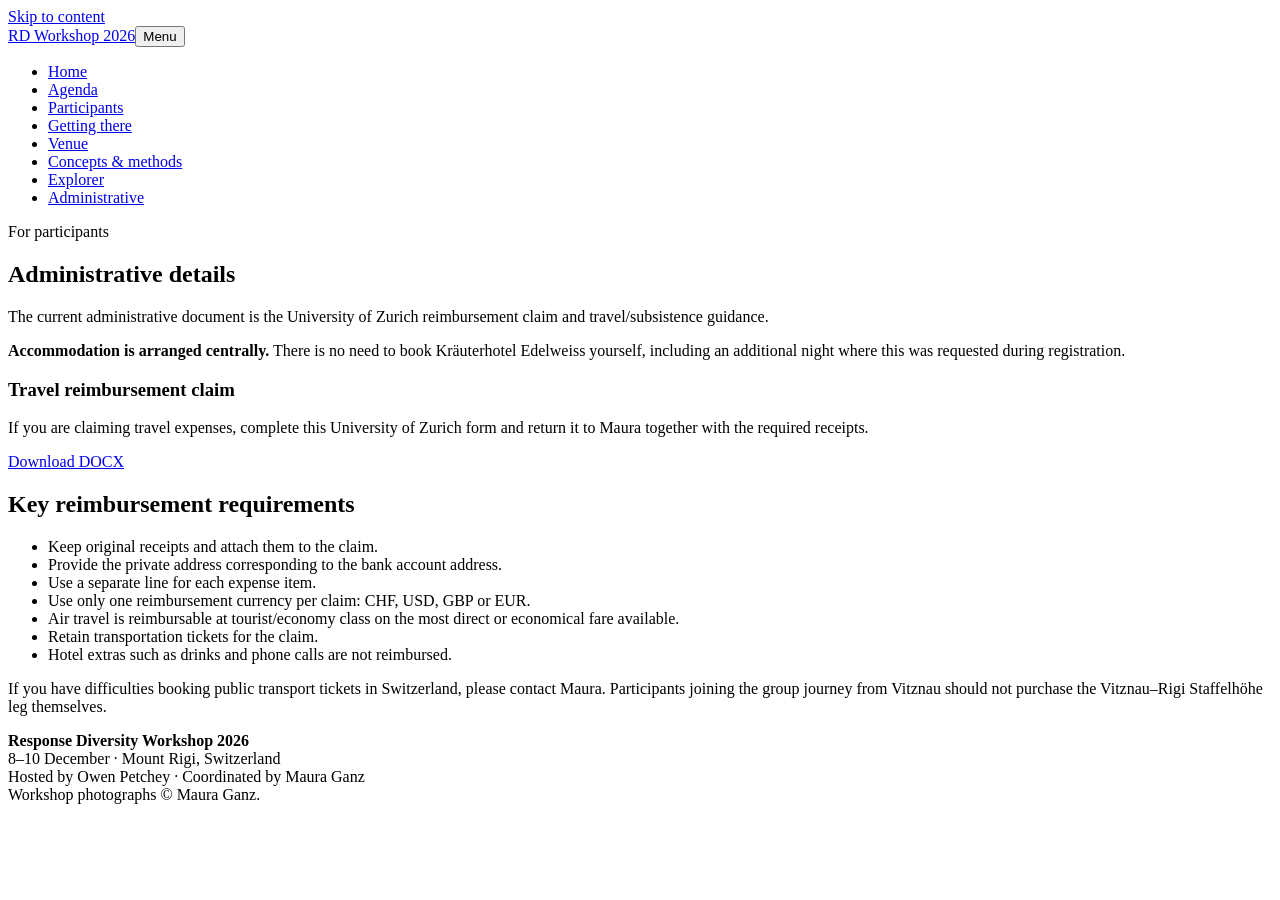
==== administrative.html @ 22a32604 "Add files via upload" ====
<!doctype html>
<html lang="en"><head><meta charset="utf-8"><meta name="viewport" content="width=device-width,initial-scale=1"><meta name="description" content="Administrative information for participants in the Response Diversity Workshop 2026."><title>Administrative · Response Diversity Workshop 2026</title><link rel="stylesheet" href="assets/css/style.css"></head><body>
<a class="skip-link" href="#main">Skip to content</a>
<header class="site-header"><nav class="nav-wrap" aria-label="Main navigation"><a class="brand" href="index.html"><span class="brand-mark" aria-hidden="true"></span>RD Workshop 2026</a><button class="menu-toggle" type="button" aria-expanded="false" aria-controls="main-nav">Menu</button><ul class="nav-links" id="main-nav"><li><a href="index.html">Home</a></li><li><a href="agenda.html">Agenda</a></li><li><a href="participants.html">Participants</a></li><li><a href="travel.html">Getting there</a></li><li><a href="venue.html">Venue</a></li><li><a href="concepts.html">Concepts & methods</a></li><li><a href="explorer.html">Explorer</a></li><li><a class="active" href="administrative.html">Administrative</a></li></ul></nav></header>
<main id="main"><section class="page-hero"><div class="container"><p class="kicker">For participants</p><h1 class="page-title">Administrative details</h1><p class="lead">The current administrative document is the University of Zurich reimbursement claim and travel/subsistence guidance.</p></div></section>
<section class="section"><div class="container prose"><div class="notice"><strong>Accommodation is arranged centrally.</strong> There is no need to book Kräuterhotel Edelweiss yourself, including an additional night where this was requested during registration.</div><div class="doc-card admin-doc"><div><h3>Travel reimbursement claim</h3><p>If you are claiming travel expenses, complete this University of Zurich form and return it to Maura together with the required receipts.</p></div><a class="button primary" href="assets/docs/reimbursement-claim.docx" download>Download DOCX</a></div><div class="admin-rules"><h2 class="section-title small-title">Key reimbursement requirements</h2><ul><li>Keep original receipts and attach them to the claim.</li><li>Provide the private address corresponding to the bank account address.</li><li>Use a separate line for each expense item.</li><li>Use only one reimbursement currency per claim: CHF, USD, GBP or EUR.</li><li>Air travel is reimbursable at tourist/economy class on the most direct or economical fare available.</li><li>Retain transportation tickets for the claim.</li><li>Hotel extras such as drinks and phone calls are not reimbursed.</li></ul><p class="muted">If you have difficulties booking public transport tickets in Switzerland, please contact Maura. Participants joining the group journey from Vitznau should not purchase the Vitznau–Rigi Staffelhöhe leg themselves.</p></div></div></section></main>
<footer class="site-footer"><div class="footer-inner"><div><strong>Response Diversity Workshop 2026</strong><br>8–10 December · Mount Rigi, Switzerland</div><div>Hosted by Owen Petchey · Coordinated by Maura Ganz<br><span class="photo-credit">Workshop photographs © Maura Ganz.</span></div></div></footer><script src="assets/js/main.js"></script>
</body></html>
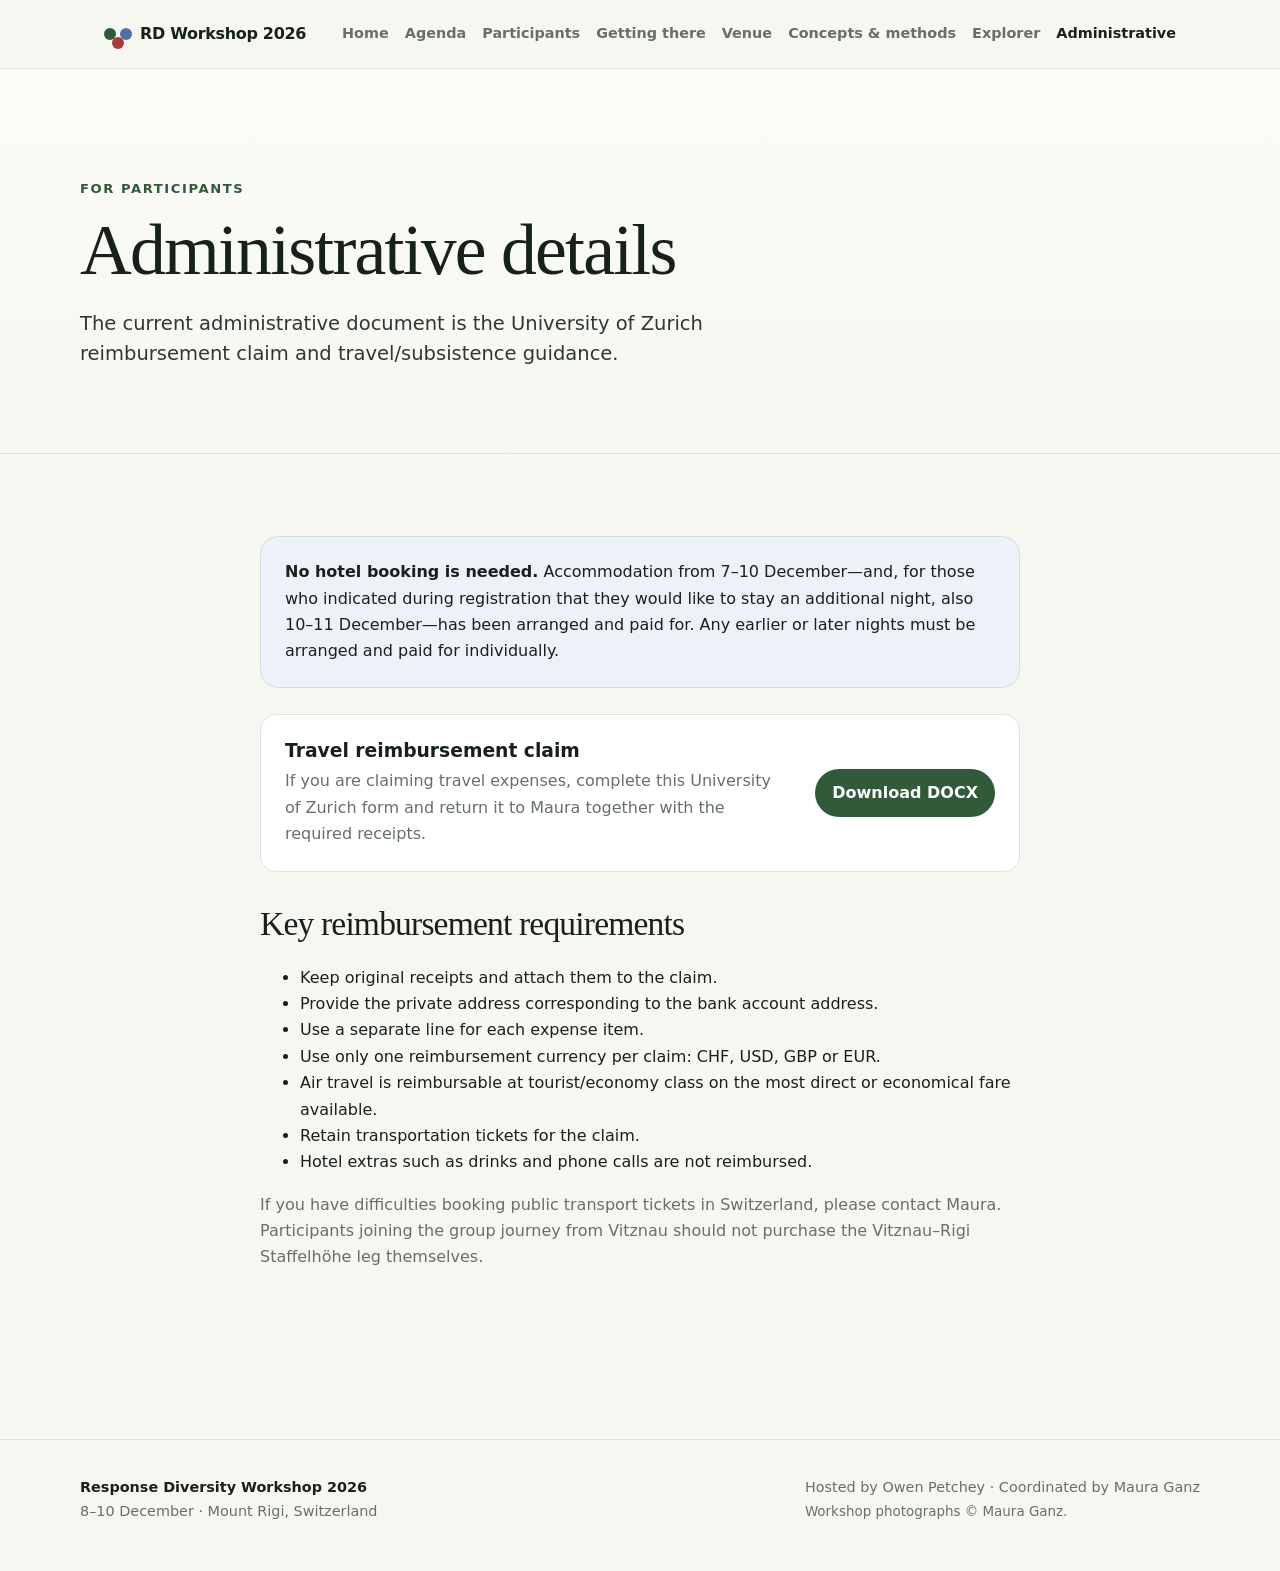
==== commit 5892b5e5: "Add files via upload" ====
--- a/administrative.html
+++ b/administrative.html
@@ -3,6 +3,6 @@
 <a class="skip-link" href="#main">Skip to content</a>
 <header class="site-header"><nav class="nav-wrap" aria-label="Main navigation"><a class="brand" href="index.html"><span class="brand-mark" aria-hidden="true"></span>RD Workshop 2026</a><button class="menu-toggle" type="button" aria-expanded="false" aria-controls="main-nav">Menu</button><ul class="nav-links" id="main-nav"><li><a href="index.html">Home</a></li><li><a href="agenda.html">Agenda</a></li><li><a href="participants.html">Participants</a></li><li><a href="travel.html">Getting there</a></li><li><a href="venue.html">Venue</a></li><li><a href="concepts.html">Concepts & methods</a></li><li><a href="explorer.html">Explorer</a></li><li><a class="active" href="administrative.html">Administrative</a></li></ul></nav></header>
 <main id="main"><section class="page-hero"><div class="container"><p class="kicker">For participants</p><h1 class="page-title">Administrative details</h1><p class="lead">The current administrative document is the University of Zurich reimbursement claim and travel/subsistence guidance.</p></div></section>
-<section class="section"><div class="container prose"><div class="notice"><strong>Accommodation is arranged centrally.</strong> There is no need to book Kräuterhotel Edelweiss yourself, including an additional night where this was requested during registration.</div><div class="doc-card admin-doc"><div><h3>Travel reimbursement claim</h3><p>If you are claiming travel expenses, complete this University of Zurich form and return it to Maura together with the required receipts.</p></div><a class="button primary" href="assets/docs/reimbursement-claim.docx" download>Download DOCX</a></div><div class="admin-rules"><h2 class="section-title small-title">Key reimbursement requirements</h2><ul><li>Keep original receipts and attach them to the claim.</li><li>Provide the private address corresponding to the bank account address.</li><li>Use a separate line for each expense item.</li><li>Use only one reimbursement currency per claim: CHF, USD, GBP or EUR.</li><li>Air travel is reimbursable at tourist/economy class on the most direct or economical fare available.</li><li>Retain transportation tickets for the claim.</li><li>Hotel extras such as drinks and phone calls are not reimbursed.</li></ul><p class="muted">If you have difficulties booking public transport tickets in Switzerland, please contact Maura. Participants joining the group journey from Vitznau should not purchase the Vitznau–Rigi Staffelhöhe leg themselves.</p></div></div></section></main>
+<section class="section"><div class="container prose"><div class="notice"><strong>No hotel booking is needed.</strong> Accommodation from 7–10 December—and, for those who indicated during registration that they would like to stay an additional night, also 10–11 December—has been arranged and paid for. Any earlier or later nights must be arranged and paid for individually.</div><div class="doc-card admin-doc"><div><h3>Travel reimbursement claim</h3><p>If you are claiming travel expenses, complete this University of Zurich form and return it to Maura together with the required receipts.</p></div><a class="button primary" href="assets/docs/reimbursement-claim.docx" download>Download DOCX</a></div><div class="admin-rules"><h2 class="section-title small-title">Key reimbursement requirements</h2><ul><li>Keep original receipts and attach them to the claim.</li><li>Provide the private address corresponding to the bank account address.</li><li>Use a separate line for each expense item.</li><li>Use only one reimbursement currency per claim: CHF, USD, GBP or EUR.</li><li>Air travel is reimbursable at tourist/economy class on the most direct or economical fare available.</li><li>Retain transportation tickets for the claim.</li><li>Hotel extras such as drinks and phone calls are not reimbursed.</li></ul><p class="muted">If you have difficulties booking public transport tickets in Switzerland, please contact Maura. Participants joining the group journey from Vitznau should not purchase the Vitznau–Rigi Staffelhöhe leg themselves.</p></div></div></section></main>
 <footer class="site-footer"><div class="footer-inner"><div><strong>Response Diversity Workshop 2026</strong><br>8–10 December · Mount Rigi, Switzerland</div><div>Hosted by Owen Petchey · Coordinated by Maura Ganz<br><span class="photo-credit">Workshop photographs © Maura Ganz.</span></div></div></footer><script src="assets/js/main.js"></script>
-</body></html>+</body></html>
--- a/assets/css/style.css
+++ b/assets/css/style.css
@@ -0,0 +1,444 @@
+:root {
+  --paper: #f7f7f2;
+  --surface: #ffffff;
+  --ink: #17211c;
+  --muted: #657069;
+  --line: #dce2dc;
+  --green: #315a3a;
+  --green-dark: #24452d;
+  --blue: #536fa5;
+  --red: #a33d37;
+  --soft-green: #e9efe8;
+  --soft-blue: #edf1f8;
+  --max: 1120px;
+  --text: 760px;
+  --radius: 18px;
+  --shadow: 0 16px 40px rgba(24, 34, 28, 0.08);
+}
+
+* { box-sizing: border-box; }
+html { scroll-behavior: smooth; }
+body {
+  margin: 0;
+  background: var(--paper);
+  color: var(--ink);
+  font-family: Inter, ui-sans-serif, system-ui, -apple-system, BlinkMacSystemFont, "Segoe UI", sans-serif;
+  line-height: 1.65;
+  -webkit-font-smoothing: antialiased;
+}
+a { color: var(--green-dark); text-underline-offset: 3px; }
+a:hover { color: var(--red); }
+img { max-width: 100%; display: block; }
+
+.skip-link {
+  position: absolute;
+  left: -999px;
+  top: 8px;
+  z-index: 1000;
+  background: #fff;
+  padding: 8px 12px;
+}
+.skip-link:focus { left: 8px; }
+
+.site-header {
+  position: sticky;
+  top: 0;
+  z-index: 100;
+  background: rgba(247,247,242,.94);
+  backdrop-filter: blur(14px);
+  border-bottom: 1px solid rgba(220,226,220,.8);
+}
+.nav-wrap {
+  max-width: var(--max);
+  margin: 0 auto;
+  min-height: 68px;
+  display: flex;
+  align-items: center;
+  justify-content: space-between;
+  gap: 24px;
+  padding: 0 24px;
+}
+.brand {
+  display: flex;
+  align-items: center;
+  gap: 10px;
+  font-weight: 750;
+  letter-spacing: -.02em;
+  text-decoration: none;
+  color: var(--ink);
+  white-space: nowrap;
+}
+.brand-mark {
+  width: 12px;
+  height: 12px;
+  border-radius: 50%;
+  background: var(--green);
+  box-shadow: 16px 0 0 var(--blue), 8px 9px 0 var(--red);
+  margin-right: 14px;
+}
+.nav-links {
+  list-style: none;
+  display: flex;
+  align-items: center;
+  gap: 16px;
+  margin: 0;
+  padding: 0;
+  font-size: .90rem;
+}
+.nav-links a {
+  text-decoration: none;
+  color: var(--muted);
+  font-weight: 600;
+}
+.nav-links a:hover,
+.nav-links a.active { color: var(--ink); }
+.menu-toggle {
+  display: none;
+  border: 1px solid var(--line);
+  background: var(--surface);
+  border-radius: 10px;
+  padding: 8px 10px;
+  font: inherit;
+}
+
+.hero {
+  min-height: 650px;
+  position: relative;
+  display: grid;
+  align-items: end;
+  background: #1f3525 url('../images/hero-alpine.webp') center 55% / cover no-repeat;
+  overflow: hidden;
+}
+.hero::before {
+  content: "";
+  position: absolute;
+  inset: 0;
+  background: linear-gradient(180deg, rgba(10,22,16,.12) 10%, rgba(10,22,16,.2) 45%, rgba(10,22,16,.83) 100%);
+}
+.hero-inner {
+  position: relative;
+  width: min(var(--max), calc(100% - 48px));
+  margin: 0 auto;
+  padding: 90px 0 64px;
+  color: #fff;
+}
+.eyebrow {
+  text-transform: uppercase;
+  letter-spacing: .14em;
+  font-size: .78rem;
+  font-weight: 800;
+  margin: 0 0 18px;
+}
+.hero h1 {
+  font-family: Georgia, "Times New Roman", serif;
+  font-weight: 500;
+  font-size: clamp(3.1rem, 8vw, 6.8rem);
+  line-height: .92;
+  letter-spacing: -.045em;
+  max-width: 940px;
+  margin: 0;
+}
+.hero-sub {
+  font-size: clamp(1.12rem, 2.4vw, 1.55rem);
+  max-width: 800px;
+  margin: 24px 0 0;
+  line-height: 1.42;
+}
+.hero-meta {
+  display: flex;
+  flex-wrap: wrap;
+  gap: 10px 24px;
+  margin-top: 26px;
+  font-weight: 650;
+}
+.hero-actions { display: flex; flex-wrap: wrap; gap: 12px; margin-top: 30px; }
+.button {
+  display: inline-flex;
+  align-items: center;
+  justify-content: center;
+  min-height: 44px;
+  padding: 10px 16px;
+  border-radius: 999px;
+  font-weight: 750;
+  text-decoration: none;
+  border: 1px solid transparent;
+}
+.button.light { background: #fff; color: var(--ink); }
+.button.ghost { border-color: rgba(255,255,255,.65); color: #fff; }
+.button.primary { background: var(--green); color: #fff; }
+.button.secondary { background: transparent; border-color: var(--line); color: var(--ink); }
+
+main { min-height: 70vh; }
+.section { padding: 82px 24px; }
+.section.compact { padding-top: 54px; padding-bottom: 54px; }
+.container { max-width: var(--max); margin: 0 auto; }
+.prose { max-width: var(--text); }
+.kicker {
+  color: var(--green);
+  font-size: .82rem;
+  font-weight: 800;
+  letter-spacing: .12em;
+  text-transform: uppercase;
+  margin-bottom: 12px;
+}
+h1.page-title,
+h2.section-title {
+  font-family: Georgia, "Times New Roman", serif;
+  font-weight: 500;
+  letter-spacing: -.025em;
+  line-height: 1.08;
+}
+h1.page-title { font-size: clamp(2.6rem, 5.6vw, 4.8rem); margin: 0 0 20px; }
+h2.section-title { font-size: clamp(2.1rem, 4vw, 3.3rem); margin: 0 0 22px; }
+h3 { line-height: 1.25; }
+.lead { font-size: 1.22rem; line-height: 1.55; color: #2c3931; }
+.muted { color: var(--muted); }
+
+.page-hero {
+  padding: 96px 24px 64px;
+  border-bottom: 1px solid var(--line);
+  background: linear-gradient(180deg, #fbfbf7, var(--paper));
+}
+.page-hero .container { max-width: var(--max); }
+.page-hero p { max-width: 760px; }
+
+.host-strip {
+  background: var(--surface);
+  border-bottom: 1px solid var(--line);
+}
+.host-strip .container {
+  padding: 22px 24px;
+  display: flex;
+  gap: 10px 32px;
+  flex-wrap: wrap;
+  font-size: .95rem;
+}
+
+.grid-2 { display: grid; grid-template-columns: repeat(2, minmax(0,1fr)); gap: 48px; }
+.grid-3 { display: grid; grid-template-columns: repeat(3, minmax(0,1fr)); gap: 18px; }
+.card {
+  background: var(--surface);
+  border: 1px solid var(--line);
+  border-radius: var(--radius);
+  padding: 26px;
+}
+.card h3 { margin-top: 0; }
+.card p:last-child { margin-bottom: 0; }
+.number-card { position: relative; padding-top: 56px; }
+.number-card .num {
+  position: absolute;
+  top: 22px;
+  left: 26px;
+  color: var(--red);
+  font-weight: 850;
+  font-size: .86rem;
+  letter-spacing: .12em;
+}
+.objectives { display: grid; grid-template-columns: repeat(2,minmax(0,1fr)); gap: 14px; }
+.objective {
+  padding: 18px 20px;
+  border-left: 3px solid var(--green);
+  background: rgba(255,255,255,.64);
+}
+.objective strong { display:block; margin-bottom: 4px; }
+
+.photo-grid {
+  display: grid;
+  grid-template-columns: 1.3fr 1fr 1fr;
+  gap: 12px;
+}
+.photo-grid img {
+  width: 100%;
+  height: 310px;
+  object-fit: cover;
+  border-radius: 16px;
+}
+.photo-grid img:first-child { height: 420px; grid-row: span 2; }
+.photo-grid img:nth-child(2),
+.photo-grid img:nth-child(3) { height: 204px; }
+
+.schedule-day { margin: 0 0 54px; }
+.schedule-day h2 {
+  display: flex;
+  justify-content: space-between;
+  gap: 18px;
+  align-items: baseline;
+  padding-bottom: 14px;
+  border-bottom: 2px solid var(--ink);
+  font-family: Georgia, "Times New Roman", serif;
+  font-weight: 500;
+  font-size: 2rem;
+}
+.schedule-day h2 small { font: 650 .88rem/1.2 system-ui, sans-serif; color: var(--muted); }
+.schedule {
+  display: grid;
+  grid-template-columns: 90px minmax(0,1fr);
+  gap: 0 24px;
+}
+.schedule .time,
+.schedule .event { padding: 14px 0; border-bottom: 1px solid var(--line); }
+.schedule .time { color: var(--muted); font-variant-numeric: tabular-nums; font-weight: 700; }
+.schedule .event strong { display: block; }
+.schedule .event .meta { margin-top: 4px; font-size: .92rem; color: var(--muted); }
+
+.travel-line {
+  position: relative;
+  margin: 32px 0 10px 13px;
+  padding-left: 34px;
+  border-left: 2px solid #b7c6ba;
+}
+.travel-step { position: relative; padding: 0 0 30px; }
+.travel-step::before {
+  content: "";
+  position: absolute;
+  left: -42px;
+  top: 7px;
+  width: 14px;
+  height: 14px;
+  border-radius: 50%;
+  background: var(--green);
+  border: 4px solid var(--paper);
+}
+.travel-step time { font-weight: 850; font-variant-numeric: tabular-nums; }
+.notice {
+  border-radius: var(--radius);
+  padding: 22px 24px;
+  background: var(--soft-blue);
+  border: 1px solid #d2dbea;
+}
+.notice.warning { background: #f6efec; border-color: #e4cec8; }
+.link-row { display: flex; flex-wrap: wrap; gap: 12px; margin-top: 24px; }
+
+.people-grid { display: grid; grid-template-columns: repeat(3,minmax(0,1fr)); gap: 14px; }
+.person {
+  background: var(--surface);
+  border: 1px solid var(--line);
+  border-radius: 14px;
+  padding: 18px;
+}
+.person strong { display: block; }
+.person span { color: var(--muted); font-size: .9rem; }
+
+.figure-frame {
+  background: #fff;
+  border: 1px solid var(--line);
+  border-radius: 20px;
+  padding: clamp(8px,2vw,22px);
+  box-shadow: var(--shadow);
+}
+.figure-frame img { width: 100%; height: auto; }
+figcaption { color: var(--muted); font-size: .9rem; margin-top: 12px; }
+
+.doc-card {
+  display: grid;
+  grid-template-columns: minmax(0,1fr) auto;
+  gap: 24px;
+  align-items: center;
+  background: var(--surface);
+  border: 1px solid var(--line);
+  padding: 24px;
+  border-radius: 16px;
+}
+.doc-card h3 { margin: 0 0 6px; }
+.doc-card p { margin: 0; color: var(--muted); }
+
+.site-footer {
+  margin-top: 70px;
+  border-top: 1px solid var(--line);
+  padding: 36px 24px 48px;
+  color: var(--muted);
+  font-size: .9rem;
+}
+.footer-inner { max-width: var(--max); margin: 0 auto; display:flex; gap:24px; justify-content:space-between; flex-wrap:wrap; }
+.footer-inner strong { color: var(--ink); }
+
+@media (max-width: 900px) {
+  .menu-toggle { display: inline-flex; }
+  .nav-links {
+    display: none;
+    position: absolute;
+    top: 68px;
+    left: 0;
+    right: 0;
+    background: var(--paper);
+    border-bottom: 1px solid var(--line);
+    padding: 18px 24px 24px;
+    flex-direction: column;
+    align-items: flex-start;
+  }
+  .nav-links.open { display: flex; }
+  .grid-2, .objectives { grid-template-columns: 1fr; }
+  .people-grid { grid-template-columns: repeat(2,minmax(0,1fr)); }
+  .photo-grid { grid-template-columns: 1fr 1fr; }
+  .photo-grid img:first-child { grid-column: 1 / -1; grid-row: auto; height: 360px; }
+}
+
+@media (max-width: 620px) {
+  .nav-wrap { padding: 0 18px; }
+  .brand { font-size: .92rem; }
+  .hero { min-height: 590px; }
+  .hero-inner { width: min(100% - 36px, var(--max)); padding-bottom: 42px; }
+  .hero h1 { font-size: clamp(3rem, 16vw, 4.8rem); }
+  .section { padding: 62px 18px; }
+  .page-hero { padding: 72px 18px 46px; }
+  .people-grid, .grid-3, .photo-grid { grid-template-columns: 1fr; }
+  .photo-grid img, .photo-grid img:first-child, .photo-grid img:nth-child(2), .photo-grid img:nth-child(3) { height: 260px; }
+  .schedule { grid-template-columns: 70px minmax(0,1fr); gap: 0 16px; }
+  .doc-card { grid-template-columns: 1fr; }
+}
+
+/* v2 additions */
+.photo-credit { font-size: .84rem; }
+.small-title { font-size: 2.1rem !important; }
+.venue-image { width:100%; height:min(58vw,620px); object-fit:cover; border-radius:20px; box-shadow:var(--shadow); }
+.venue-copy { margin-top:42px; }
+.accommodation-note { max-width: 860px; background: var(--soft-green); border-color: #cfdccc; }
+.practical-grid { display:grid; grid-template-columns:repeat(4,minmax(0,1fr)); gap:14px; }
+.practical-card { background:var(--surface); border:1px solid var(--line); border-radius:16px; padding:22px; }
+.practical-card > span { color:var(--red); font-size:.78rem; font-weight:850; letter-spacing:.12em; }
+.practical-card h3 { margin:.4rem 0 .65rem; }
+.practical-card p { margin:0 0 .8rem; color:#344139; font-size:.94rem; }
+.text-link { font-size:.88rem; font-weight:750; text-decoration:none; border-bottom:1px solid currentColor; }
+.participant-kicker { margin-top:48px; }
+.people-grid-detailed { grid-template-columns:repeat(2,minmax(0,1fr)); gap:16px; }
+.person-detailed { padding:22px; display:flex; flex-direction:column; min-height:260px; }
+.person-detailed h3 { font-family:Georgia, "Times New Roman", serif; font-size:1.35rem; font-weight:500; margin:0; }
+.person-affiliation { color:var(--green-dark); font-weight:700; font-size:.88rem; margin:.4rem 0 0; }
+.person-role { color:var(--muted); font-size:.82rem; text-transform:uppercase; letter-spacing:.06em; font-weight:750; margin:.8rem 0 .4rem; }
+.person-teaser { margin:.3rem 0 1rem; font-size:.95rem; }
+.person-detailed .text-link { margin-top:auto; align-self:flex-start; }
+.online-note { margin-top:34px; }
+.glossary details { background:var(--surface); border:1px solid var(--line); border-radius:14px; margin-bottom:10px; padding:0 18px; }
+.glossary summary { cursor:pointer; font-weight:780; padding:16px 0; }
+.glossary details p { margin-top:0; }
+.source-line { color:var(--muted); font-size:.84rem; }
+.method-intro { max-width:850px; margin-bottom:28px; }
+.methods-grid { display:grid; grid-template-columns:repeat(2,minmax(0,1fr)); gap:16px; }
+.method-card { background:var(--surface); border:1px solid var(--line); border-radius:16px; padding:24px; }
+.method-card h3 { font-family:Georgia, "Times New Roman", serif; font-size:1.45rem; font-weight:500; margin:.75rem 0; }
+.method-card > p { color:#344139; }
+.method-card dl { margin:1.1rem 0 0; }
+.method-card dt { font-size:.76rem; color:var(--muted); text-transform:uppercase; letter-spacing:.08em; font-weight:800; margin-top:.8rem; }
+.method-card dd { margin:.2rem 0 0; font-size:.9rem; }
+.method-tag { display:inline-flex; padding:5px 9px; border-radius:999px; font-size:.72rem; font-weight:800; letter-spacing:.04em; background:var(--soft-blue); color:#3f5684; }
+.method-tag.indirect { background:#f1eee5; color:#6d5d2e; }
+.method-tag.direct { background:var(--soft-green); color:var(--green-dark); }
+.method-tag.partial { background:#edf1f8; color:#465e8d; }
+.method-tag.integrative { background:#f6efec; color:#8d3934; }
+.method-tag.dynamic { background:#eeeaf5; color:#5c477f; }
+.reference-list p { margin:0 0 1rem; padding-bottom:1rem; border-bottom:1px solid var(--line); font-size:.92rem; }
+.reference-list p:last-child { border-bottom:0; }
+.admin-doc { margin-top:26px; }
+.admin-rules { margin-top:34px; }
+
+@media (max-width: 1050px) and (min-width: 901px) {
+  .nav-links { gap: 11px; font-size: .84rem; }
+  .brand { font-size:.92rem; }
+}
+@media (max-width: 900px) {
+  .practical-grid { grid-template-columns:repeat(2,minmax(0,1fr)); }
+}
+@media (max-width: 620px) {
+  .people-grid-detailed, .methods-grid, .practical-grid { grid-template-columns:1fr; }
+  .person-detailed { min-height:0; }
+}
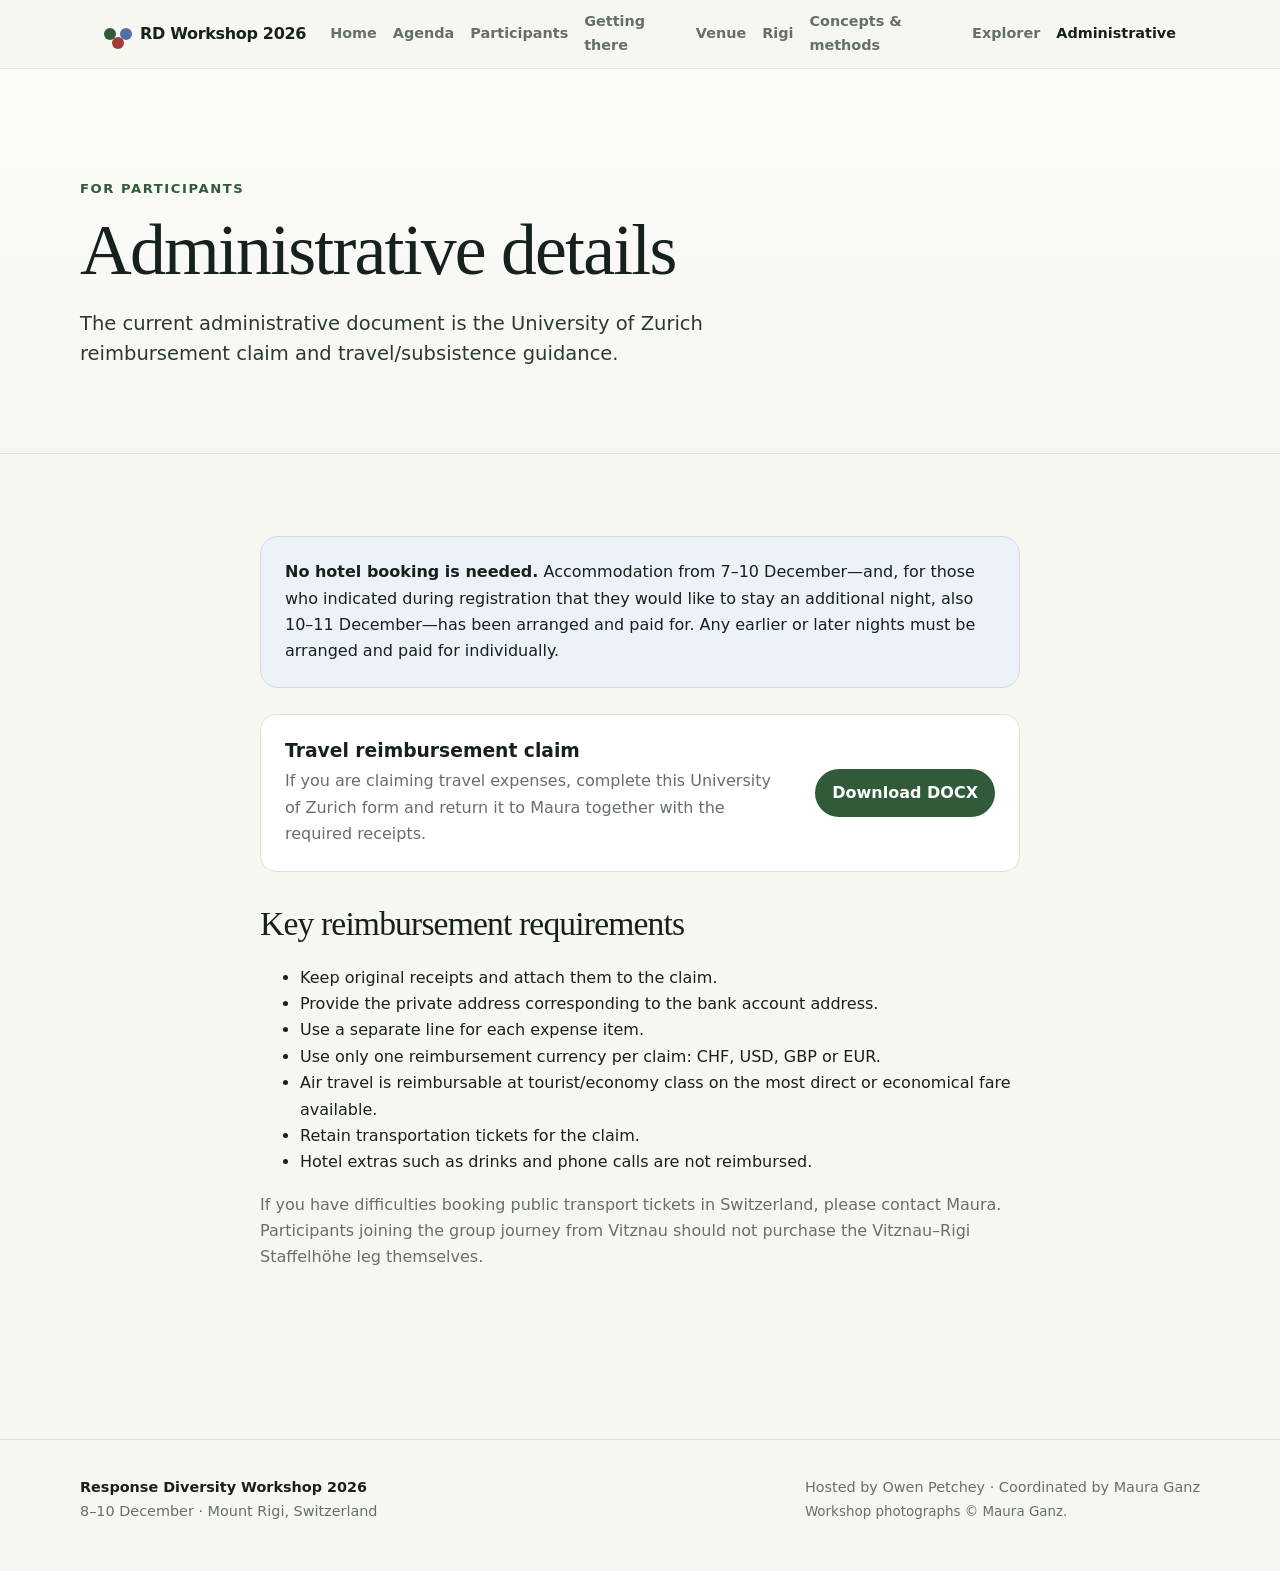
==== commit a8632659: "add rigi info" ====
--- a/administrative.html
+++ b/administrative.html
@@ -1,7 +1,7 @@
 <!doctype html>
 <html lang="en"><head><meta charset="utf-8"><meta name="viewport" content="width=device-width,initial-scale=1"><meta name="description" content="Administrative information for participants in the Response Diversity Workshop 2026."><title>Administrative · Response Diversity Workshop 2026</title><link rel="stylesheet" href="assets/css/style.css"></head><body>
 <a class="skip-link" href="#main">Skip to content</a>
-<header class="site-header"><nav class="nav-wrap" aria-label="Main navigation"><a class="brand" href="index.html"><span class="brand-mark" aria-hidden="true"></span>RD Workshop 2026</a><button class="menu-toggle" type="button" aria-expanded="false" aria-controls="main-nav">Menu</button><ul class="nav-links" id="main-nav"><li><a href="index.html">Home</a></li><li><a href="agenda.html">Agenda</a></li><li><a href="participants.html">Participants</a></li><li><a href="travel.html">Getting there</a></li><li><a href="venue.html">Venue</a></li><li><a href="concepts.html">Concepts & methods</a></li><li><a href="explorer.html">Explorer</a></li><li><a class="active" href="administrative.html">Administrative</a></li></ul></nav></header>
+<header class="site-header"><nav class="nav-wrap" aria-label="Main navigation"><a class="brand" href="index.html"><span class="brand-mark" aria-hidden="true"></span>RD Workshop 2026</a><button class="menu-toggle" type="button" aria-expanded="false" aria-controls="main-nav">Menu</button><ul class="nav-links" id="main-nav"><li><a href="index.html">Home</a></li><li><a href="agenda.html">Agenda</a></li><li><a href="participants.html">Participants</a></li><li><a href="travel.html">Getting there</a></li><li><a href="venue.html">Venue</a></li><li><a href="rigi.html">Rigi</a></li><li><a href="concepts.html">Concepts & methods</a></li><li><a href="explorer.html">Explorer</a></li><li><a class="active" href="administrative.html">Administrative</a></li></ul></nav></header>
 <main id="main"><section class="page-hero"><div class="container"><p class="kicker">For participants</p><h1 class="page-title">Administrative details</h1><p class="lead">The current administrative document is the University of Zurich reimbursement claim and travel/subsistence guidance.</p></div></section>
 <section class="section"><div class="container prose"><div class="notice"><strong>No hotel booking is needed.</strong> Accommodation from 7–10 December—and, for those who indicated during registration that they would like to stay an additional night, also 10–11 December—has been arranged and paid for. Any earlier or later nights must be arranged and paid for individually.</div><div class="doc-card admin-doc"><div><h3>Travel reimbursement claim</h3><p>If you are claiming travel expenses, complete this University of Zurich form and return it to Maura together with the required receipts.</p></div><a class="button primary" href="assets/docs/reimbursement-claim.docx" download>Download DOCX</a></div><div class="admin-rules"><h2 class="section-title small-title">Key reimbursement requirements</h2><ul><li>Keep original receipts and attach them to the claim.</li><li>Provide the private address corresponding to the bank account address.</li><li>Use a separate line for each expense item.</li><li>Use only one reimbursement currency per claim: CHF, USD, GBP or EUR.</li><li>Air travel is reimbursable at tourist/economy class on the most direct or economical fare available.</li><li>Retain transportation tickets for the claim.</li><li>Hotel extras such as drinks and phone calls are not reimbursed.</li></ul><p class="muted">If you have difficulties booking public transport tickets in Switzerland, please contact Maura. Participants joining the group journey from Vitznau should not purchase the Vitznau–Rigi Staffelhöhe leg themselves.</p></div></div></section></main>
 <footer class="site-footer"><div class="footer-inner"><div><strong>Response Diversity Workshop 2026</strong><br>8–10 December · Mount Rigi, Switzerland</div><div>Hosted by Owen Petchey · Coordinated by Maura Ganz<br><span class="photo-credit">Workshop photographs © Maura Ganz.</span></div></div></footer><script src="assets/js/main.js"></script>
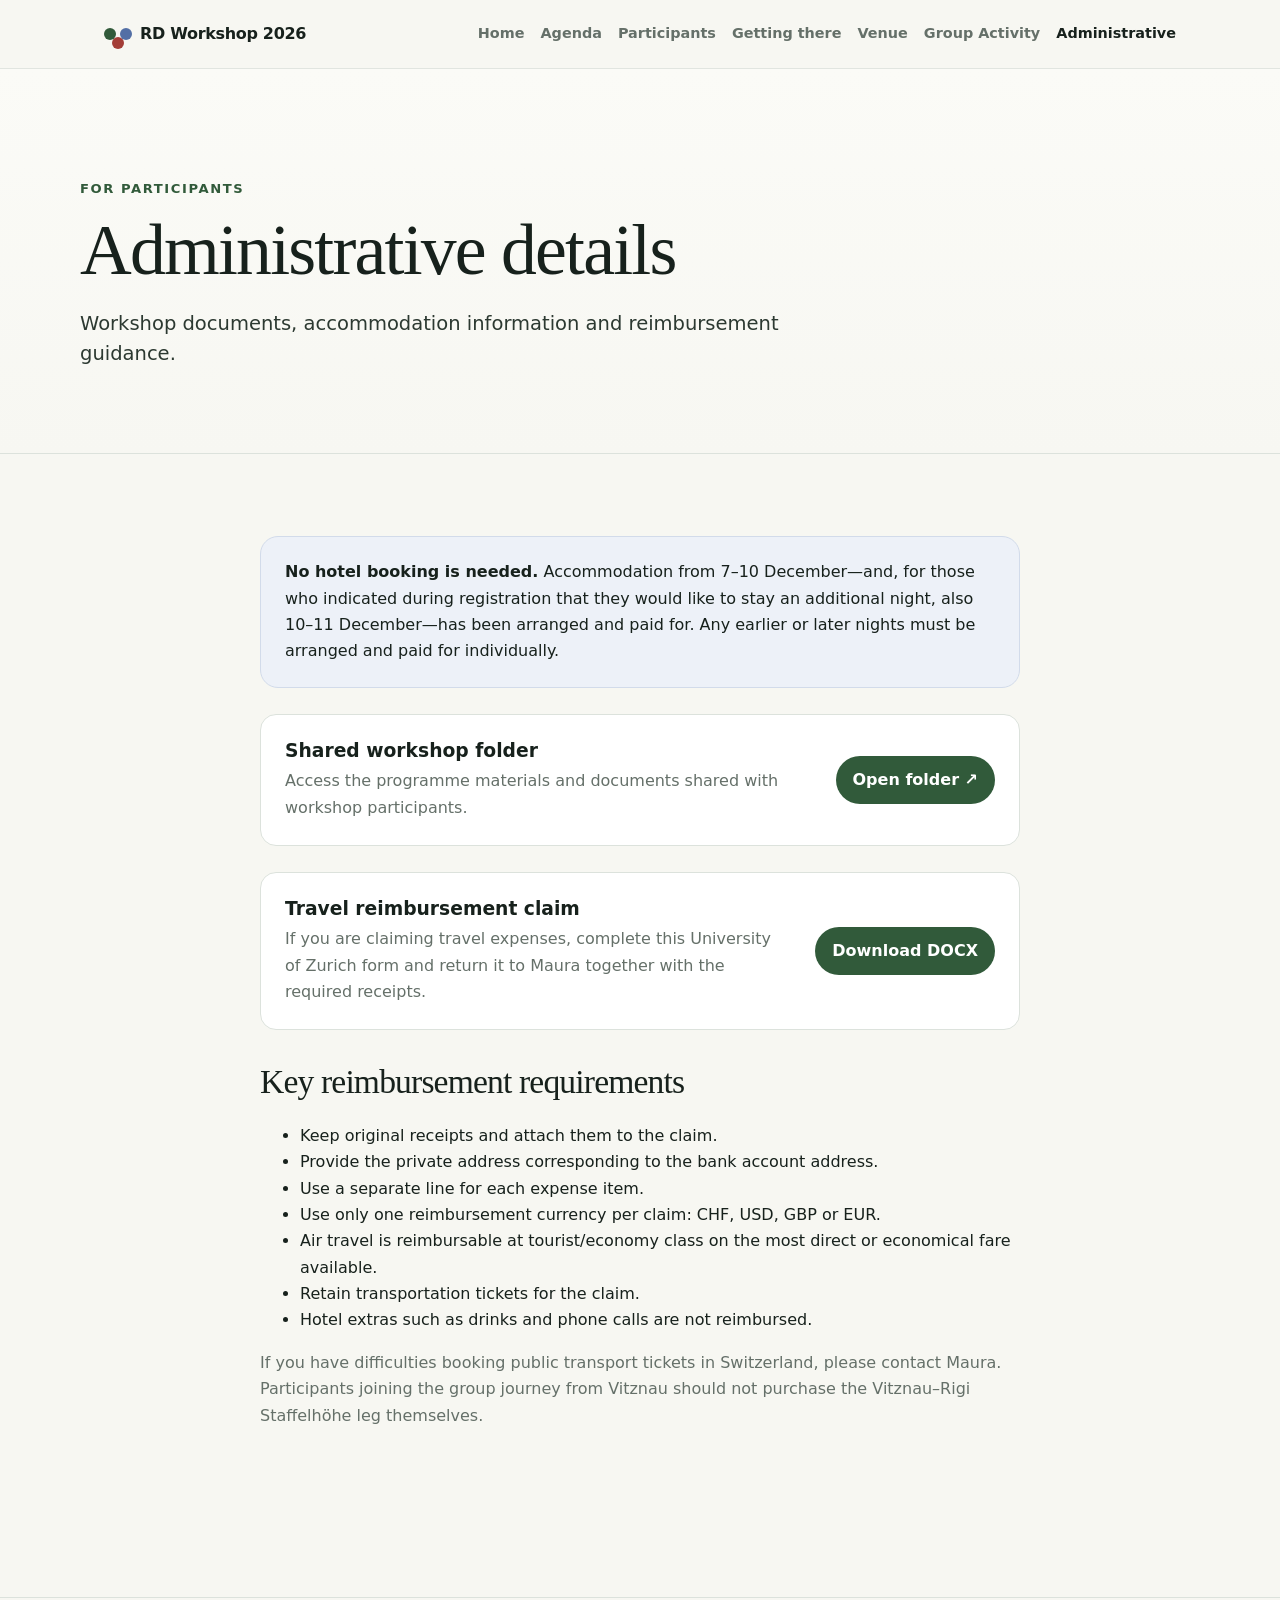
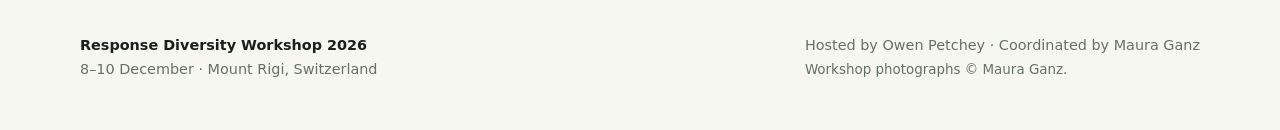
==== commit 8323563a: "major update. definitve agends" ====
--- a/administrative.html
+++ b/administrative.html
@@ -1,8 +1,8 @@
 <!doctype html>
 <html lang="en"><head><meta charset="utf-8"><meta name="viewport" content="width=device-width,initial-scale=1"><meta name="description" content="Administrative information for participants in the Response Diversity Workshop 2026."><title>Administrative · Response Diversity Workshop 2026</title><link rel="stylesheet" href="assets/css/style.css"></head><body>
 <a class="skip-link" href="#main">Skip to content</a>
-<header class="site-header"><nav class="nav-wrap" aria-label="Main navigation"><a class="brand" href="index.html"><span class="brand-mark" aria-hidden="true"></span>RD Workshop 2026</a><button class="menu-toggle" type="button" aria-expanded="false" aria-controls="main-nav">Menu</button><ul class="nav-links" id="main-nav"><li><a href="index.html">Home</a></li><li><a href="agenda.html">Agenda</a></li><li><a href="participants.html">Participants</a></li><li><a href="travel.html">Getting there</a></li><li><a href="venue.html">Venue</a></li><li><a href="rigi.html">Rigi</a></li><li><a href="concepts.html">Concepts & methods</a></li><li><a href="explorer.html">Explorer</a></li><li><a class="active" href="administrative.html">Administrative</a></li></ul></nav></header>
-<main id="main"><section class="page-hero"><div class="container"><p class="kicker">For participants</p><h1 class="page-title">Administrative details</h1><p class="lead">The current administrative document is the University of Zurich reimbursement claim and travel/subsistence guidance.</p></div></section>
-<section class="section"><div class="container prose"><div class="notice"><strong>No hotel booking is needed.</strong> Accommodation from 7–10 December—and, for those who indicated during registration that they would like to stay an additional night, also 10–11 December—has been arranged and paid for. Any earlier or later nights must be arranged and paid for individually.</div><div class="doc-card admin-doc"><div><h3>Travel reimbursement claim</h3><p>If you are claiming travel expenses, complete this University of Zurich form and return it to Maura together with the required receipts.</p></div><a class="button primary" href="assets/docs/reimbursement-claim.docx" download>Download DOCX</a></div><div class="admin-rules"><h2 class="section-title small-title">Key reimbursement requirements</h2><ul><li>Keep original receipts and attach them to the claim.</li><li>Provide the private address corresponding to the bank account address.</li><li>Use a separate line for each expense item.</li><li>Use only one reimbursement currency per claim: CHF, USD, GBP or EUR.</li><li>Air travel is reimbursable at tourist/economy class on the most direct or economical fare available.</li><li>Retain transportation tickets for the claim.</li><li>Hotel extras such as drinks and phone calls are not reimbursed.</li></ul><p class="muted">If you have difficulties booking public transport tickets in Switzerland, please contact Maura. Participants joining the group journey from Vitznau should not purchase the Vitznau–Rigi Staffelhöhe leg themselves.</p></div></div></section></main>
+<header class="site-header"><nav class="nav-wrap" aria-label="Main navigation"><a class="brand" href="index.html"><span class="brand-mark" aria-hidden="true"></span>RD Workshop 2026</a><button class="menu-toggle" type="button" aria-expanded="false" aria-controls="main-nav">Menu</button><ul class="nav-links" id="main-nav"><li><a href="index.html">Home</a></li><li><a href="agenda.html">Agenda</a></li><li><a href="participants.html">Participants</a></li><li><a href="travel.html">Getting there</a></li><li><a href="venue.html">Venue</a></li><li><a href="rigi.html">Group Activity</a></li><li><a class="active" href="administrative.html">Administrative</a></li></ul></nav></header>
+<main id="main"><section class="page-hero"><div class="container"><p class="kicker">For participants</p><h1 class="page-title">Administrative details</h1><p class="lead">Workshop documents, accommodation information and reimbursement guidance.</p></div></section>
+<section class="section"><div class="container prose"><div class="notice"><strong>No hotel booking is needed.</strong> Accommodation from 7–10 December—and, for those who indicated during registration that they would like to stay an additional night, also 10–11 December—has been arranged and paid for. Any earlier or later nights must be arranged and paid for individually.</div><div class="doc-card admin-doc"><div><h3>Shared workshop folder</h3><p>Access the programme materials and documents shared with workshop participants.</p></div><a class="button primary" href="https://drive.google.com/drive/folders/1cVGSi4wc9Nhe2fPdjX42yO3h7nQJ4OTM?dmr=1&amp;ec=wgc-drive-%5Bmodule%5D-goto" target="_blank" rel="noopener">Open folder ↗</a></div><div class="doc-card admin-doc"><div><h3>Travel reimbursement claim</h3><p>If you are claiming travel expenses, complete this University of Zurich form and return it to Maura together with the required receipts.</p></div><a class="button primary" href="assets/docs/reimbursement-claim.docx" download>Download DOCX</a></div><div class="admin-rules"><h2 class="section-title small-title">Key reimbursement requirements</h2><ul><li>Keep original receipts and attach them to the claim.</li><li>Provide the private address corresponding to the bank account address.</li><li>Use a separate line for each expense item.</li><li>Use only one reimbursement currency per claim: CHF, USD, GBP or EUR.</li><li>Air travel is reimbursable at tourist/economy class on the most direct or economical fare available.</li><li>Retain transportation tickets for the claim.</li><li>Hotel extras such as drinks and phone calls are not reimbursed.</li></ul><p class="muted">If you have difficulties booking public transport tickets in Switzerland, please contact Maura. Participants joining the group journey from Vitznau should not purchase the Vitznau–Rigi Staffelhöhe leg themselves.</p></div></div></section></main>
 <footer class="site-footer"><div class="footer-inner"><div><strong>Response Diversity Workshop 2026</strong><br>8–10 December · Mount Rigi, Switzerland</div><div>Hosted by Owen Petchey · Coordinated by Maura Ganz<br><span class="photo-credit">Workshop photographs © Maura Ganz.</span></div></div></footer><script src="assets/js/main.js"></script>
 </body></html>
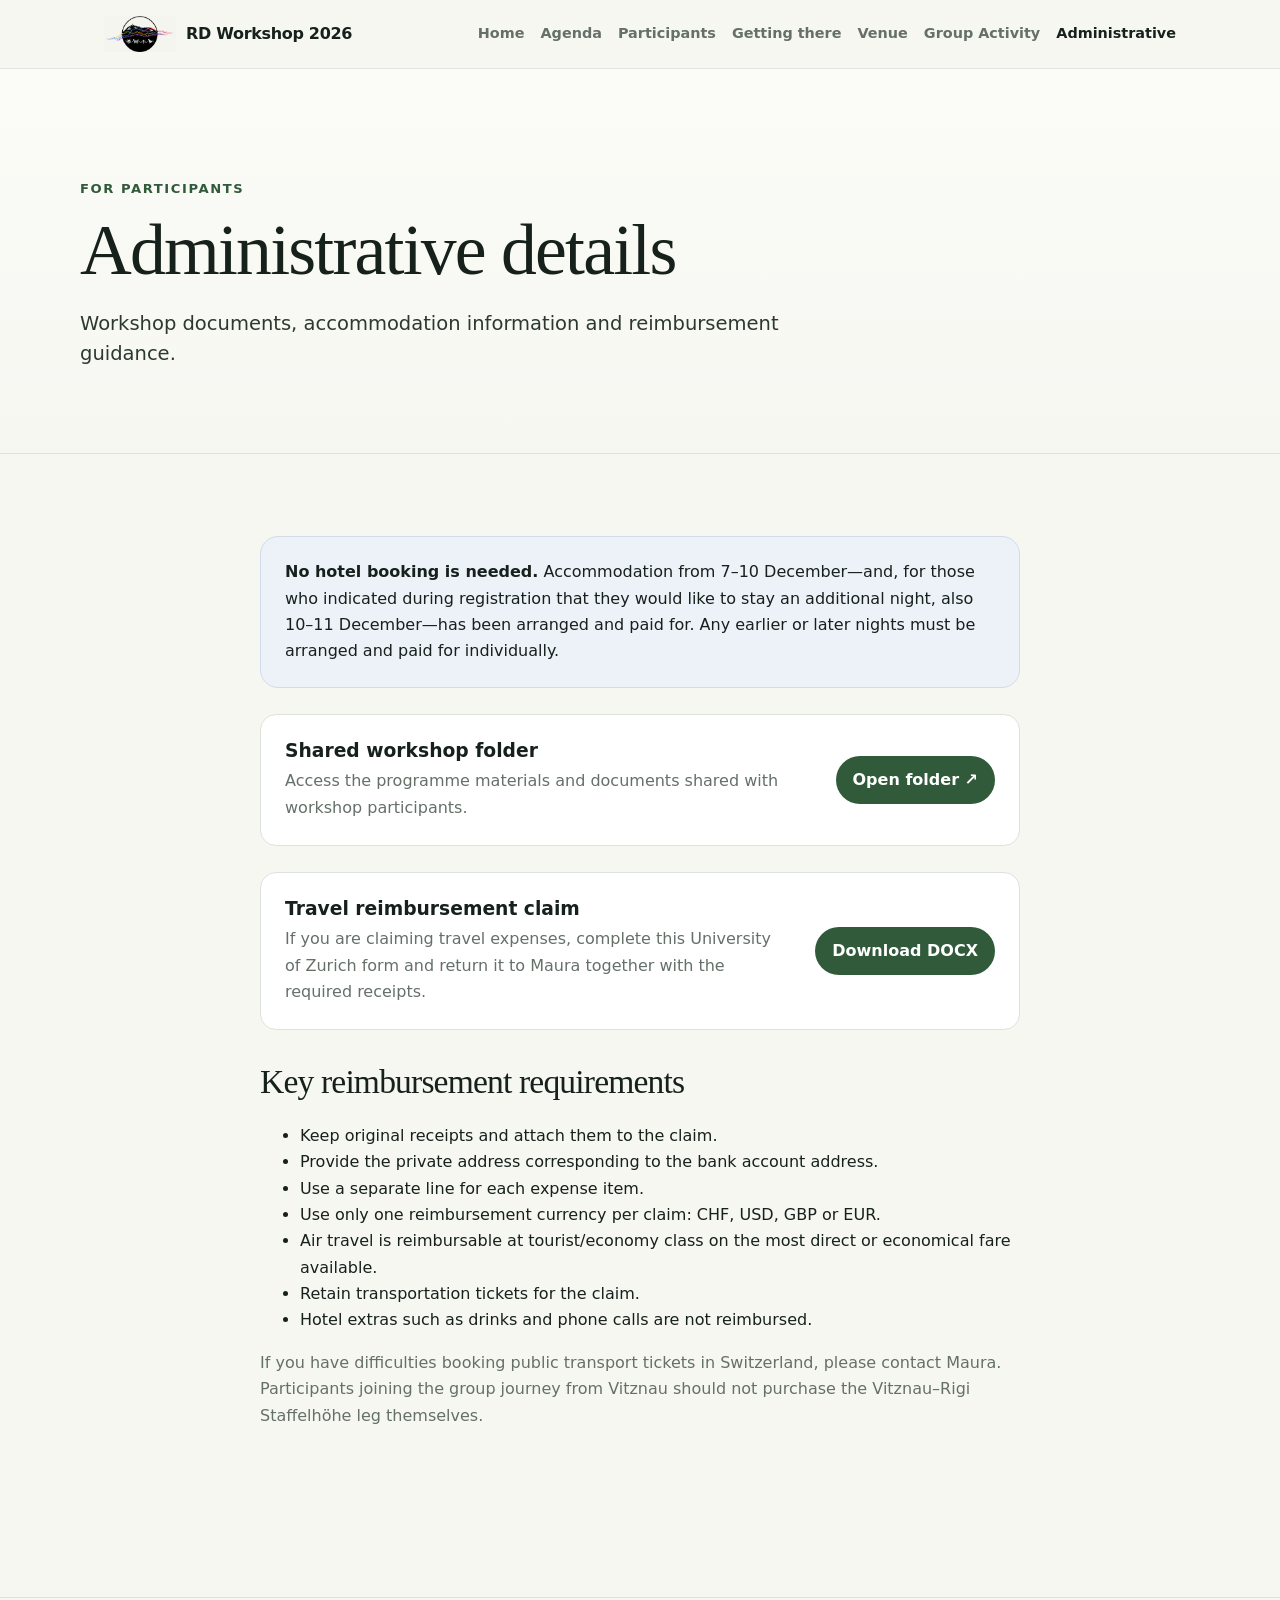
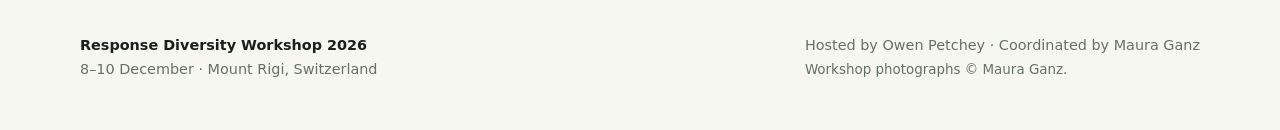
==== commit ff03df39: "logo update all files synced with tschipiti again" ====
--- a/administrative.html
+++ b/administrative.html
@@ -1,7 +1,7 @@
 <!doctype html>
 <html lang="en"><head><meta charset="utf-8"><meta name="viewport" content="width=device-width,initial-scale=1"><meta name="description" content="Administrative information for participants in the Response Diversity Workshop 2026."><title>Administrative · Response Diversity Workshop 2026</title><link rel="stylesheet" href="assets/css/style.css"></head><body>
 <a class="skip-link" href="#main">Skip to content</a>
-<header class="site-header"><nav class="nav-wrap" aria-label="Main navigation"><a class="brand" href="index.html"><span class="brand-mark" aria-hidden="true"></span>RD Workshop 2026</a><button class="menu-toggle" type="button" aria-expanded="false" aria-controls="main-nav">Menu</button><ul class="nav-links" id="main-nav"><li><a href="index.html">Home</a></li><li><a href="agenda.html">Agenda</a></li><li><a href="participants.html">Participants</a></li><li><a href="travel.html">Getting there</a></li><li><a href="venue.html">Venue</a></li><li><a href="rigi.html">Group Activity</a></li><li><a class="active" href="administrative.html">Administrative</a></li></ul></nav></header>
+<header class="site-header"><nav class="nav-wrap" aria-label="Main navigation"><a class="brand" href="index.html"><img class="brand-logo" src="assets/images/rigi-ws-logo.png" alt="">RD Workshop 2026</a><button class="menu-toggle" type="button" aria-expanded="false" aria-controls="main-nav">Menu</button><ul class="nav-links" id="main-nav"><li><a href="index.html">Home</a></li><li><a href="agenda.html">Agenda</a></li><li><a href="participants.html">Participants</a></li><li><a href="travel.html">Getting there</a></li><li><a href="venue.html">Venue</a></li><li><a href="rigi.html">Group Activity</a></li><li><a class="active" href="administrative.html">Administrative</a></li></ul></nav></header>
 <main id="main"><section class="page-hero"><div class="container"><p class="kicker">For participants</p><h1 class="page-title">Administrative details</h1><p class="lead">Workshop documents, accommodation information and reimbursement guidance.</p></div></section>
 <section class="section"><div class="container prose"><div class="notice"><strong>No hotel booking is needed.</strong> Accommodation from 7–10 December—and, for those who indicated during registration that they would like to stay an additional night, also 10–11 December—has been arranged and paid for. Any earlier or later nights must be arranged and paid for individually.</div><div class="doc-card admin-doc"><div><h3>Shared workshop folder</h3><p>Access the programme materials and documents shared with workshop participants.</p></div><a class="button primary" href="https://drive.google.com/drive/folders/1cVGSi4wc9Nhe2fPdjX42yO3h7nQJ4OTM?dmr=1&amp;ec=wgc-drive-%5Bmodule%5D-goto" target="_blank" rel="noopener">Open folder ↗</a></div><div class="doc-card admin-doc"><div><h3>Travel reimbursement claim</h3><p>If you are claiming travel expenses, complete this University of Zurich form and return it to Maura together with the required receipts.</p></div><a class="button primary" href="assets/docs/reimbursement-claim.docx" download>Download DOCX</a></div><div class="admin-rules"><h2 class="section-title small-title">Key reimbursement requirements</h2><ul><li>Keep original receipts and attach them to the claim.</li><li>Provide the private address corresponding to the bank account address.</li><li>Use a separate line for each expense item.</li><li>Use only one reimbursement currency per claim: CHF, USD, GBP or EUR.</li><li>Air travel is reimbursable at tourist/economy class on the most direct or economical fare available.</li><li>Retain transportation tickets for the claim.</li><li>Hotel extras such as drinks and phone calls are not reimbursed.</li></ul><p class="muted">If you have difficulties booking public transport tickets in Switzerland, please contact Maura. Participants joining the group journey from Vitznau should not purchase the Vitznau–Rigi Staffelhöhe leg themselves.</p></div></div></section></main>
 <footer class="site-footer"><div class="footer-inner"><div><strong>Response Diversity Workshop 2026</strong><br>8–10 December · Mount Rigi, Switzerland</div><div>Hosted by Owen Petchey · Coordinated by Maura Ganz<br><span class="photo-credit">Workshop photographs © Maura Ganz.</span></div></div></footer><script src="assets/js/main.js"></script>
--- a/assets/css/style.css
+++ b/assets/css/style.css
@@ -68,13 +68,12 @@
   color: var(--ink);
   white-space: nowrap;
 }
-.brand-mark {
-  width: 12px;
-  height: 12px;
-  border-radius: 50%;
-  background: var(--green);
-  box-shadow: 16px 0 0 var(--blue), 8px 9px 0 var(--red);
-  margin-right: 14px;
+.brand-logo {
+  width: 72px;
+  height: 40px;
+  object-fit: contain;
+  flex: none;
+  mix-blend-mode: multiply;
 }
 .nav-links {
   list-style: none;
@@ -256,6 +255,21 @@
 .photo-grid img:first-child { height: 420px; grid-row: span 2; }
 .photo-grid img:nth-child(2),
 .photo-grid img:nth-child(3) { height: 204px; }
+
+.landing-photo-grid {
+  display: grid;
+  grid-template-columns: repeat(2, minmax(0, 1fr));
+  gap: 12px;
+  align-items: start;
+}
+.landing-photo-grid img {
+  display: block;
+  width: 100%;
+  height: auto;
+  object-fit: contain;
+  border-radius: 16px;
+}
+.landing-photo-grid img:first-child { grid-column: 1 / -1; }
 
 .schedule-day { margin: 0 0 54px; }
 .schedule-day h2 {
@@ -376,6 +390,7 @@
 @media (max-width: 620px) {
   .nav-wrap { padding: 0 18px; }
   .brand { font-size: .92rem; }
+  .brand-logo { width: 58px; height: 34px; }
   .hero { min-height: 590px; }
   .hero-inner { width: min(100% - 36px, var(--max)); padding-bottom: 42px; }
   .hero h1 { font-size: clamp(3rem, 16vw, 4.8rem); }
@@ -383,6 +398,7 @@
   .page-hero { padding: 72px 18px 46px; }
   .people-grid, .grid-3, .photo-grid { grid-template-columns: 1fr; }
   .photo-grid img, .photo-grid img:first-child, .photo-grid img:nth-child(2), .photo-grid img:nth-child(3) { height: 260px; }
+  .landing-photo-grid { grid-template-columns: 1fr; }
   .schedule { grid-template-columns: 70px minmax(0,1fr); gap: 0 16px; }
   .doc-card { grid-template-columns: 1fr; }
 }
@@ -391,6 +407,7 @@
 .photo-credit { font-size: .84rem; }
 .small-title { font-size: 2.1rem !important; }
 .venue-image { width:100%; height:min(58vw,620px); object-fit:cover; border-radius:20px; box-shadow:var(--shadow); }
+.venue-image-natural { height:auto; object-fit:contain; }
 .venue-copy { margin-top:42px; }
 .accommodation-note { max-width: 860px; background: var(--soft-green); border-color: #cfdccc; }
 .practical-grid { display:grid; grid-template-columns:repeat(4,minmax(0,1fr)); gap:14px; }
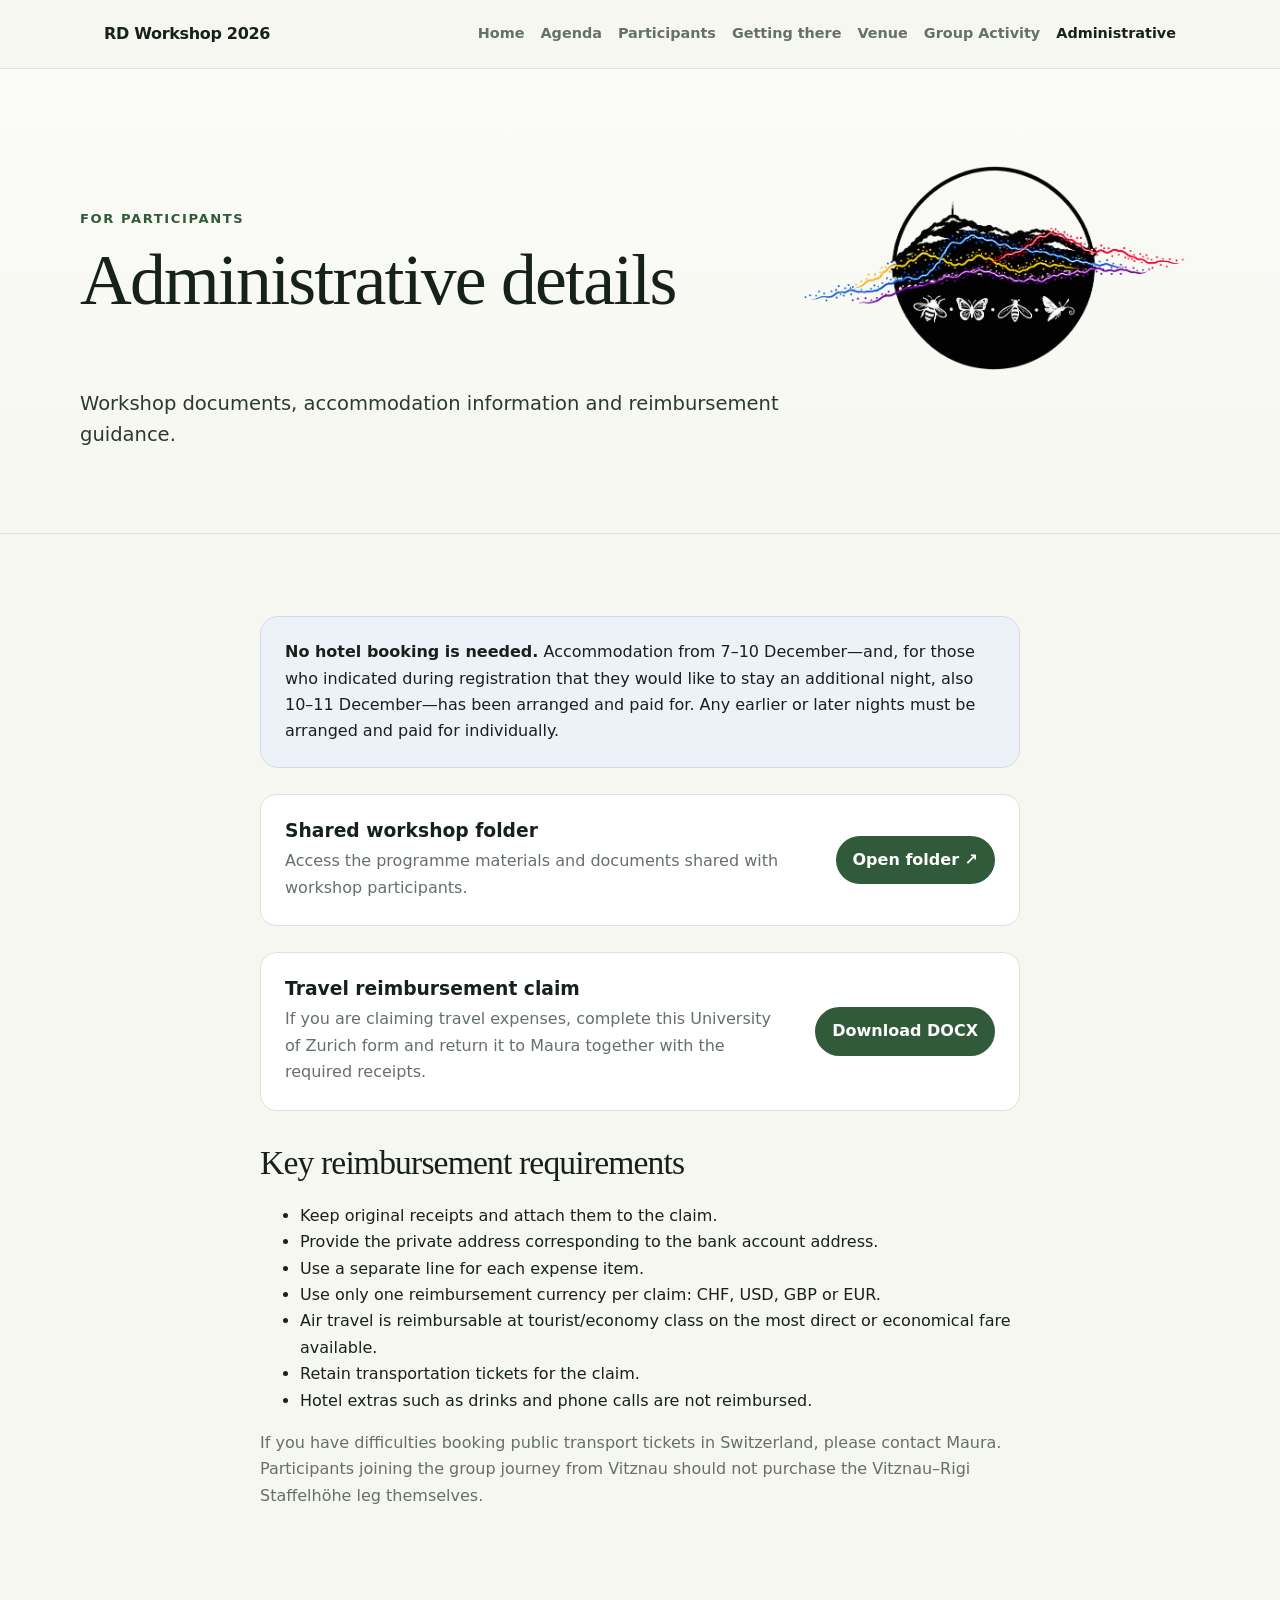
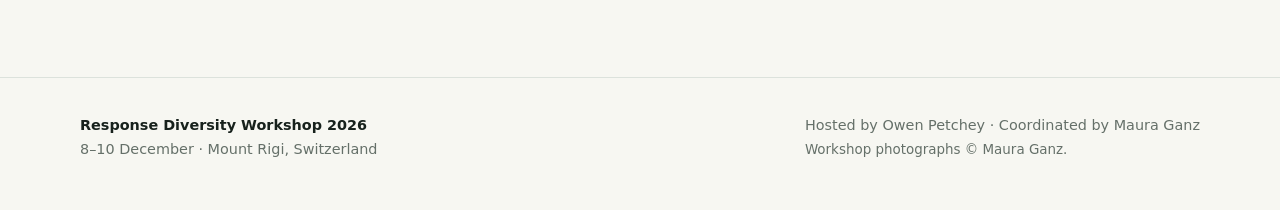
==== commit 01b79c49: "still fixing graphics" ====
--- a/administrative.html
+++ b/administrative.html
@@ -1,8 +1,8 @@
 <!doctype html>
 <html lang="en"><head><meta charset="utf-8"><meta name="viewport" content="width=device-width,initial-scale=1"><meta name="description" content="Administrative information for participants in the Response Diversity Workshop 2026."><title>Administrative · Response Diversity Workshop 2026</title><link rel="stylesheet" href="assets/css/style.css"></head><body>
 <a class="skip-link" href="#main">Skip to content</a>
-<header class="site-header"><nav class="nav-wrap" aria-label="Main navigation"><a class="brand" href="index.html"><img class="brand-logo" src="assets/images/rigi-ws-logo.png" alt="">RD Workshop 2026</a><button class="menu-toggle" type="button" aria-expanded="false" aria-controls="main-nav">Menu</button><ul class="nav-links" id="main-nav"><li><a href="index.html">Home</a></li><li><a href="agenda.html">Agenda</a></li><li><a href="participants.html">Participants</a></li><li><a href="travel.html">Getting there</a></li><li><a href="venue.html">Venue</a></li><li><a href="rigi.html">Group Activity</a></li><li><a class="active" href="administrative.html">Administrative</a></li></ul></nav></header>
-<main id="main"><section class="page-hero"><div class="container"><p class="kicker">For participants</p><h1 class="page-title">Administrative details</h1><p class="lead">Workshop documents, accommodation information and reimbursement guidance.</p></div></section>
+<header class="site-header"><nav class="nav-wrap" aria-label="Main navigation"><a class="brand" href="index.html">RD Workshop 2026</a><button class="menu-toggle" type="button" aria-expanded="false" aria-controls="main-nav">Menu</button><ul class="nav-links" id="main-nav"><li><a href="index.html">Home</a></li><li><a href="agenda.html">Agenda</a></li><li><a href="participants.html">Participants</a></li><li><a href="travel.html">Getting there</a></li><li><a href="venue.html">Venue</a></li><li><a href="rigi.html">Group Activity</a></li><li><a class="active" href="administrative.html">Administrative</a></li></ul></nav></header>
+<main id="main"><section class="page-hero"><div class="container"><div class="title-logo-heading"><div><p class="kicker">For participants</p><h1 class="page-title">Administrative details</h1></div><img class="title-logo" src="assets/images/rigi-ws-logo.png" alt=""></div><p class="lead">Workshop documents, accommodation information and reimbursement guidance.</p></div></section>
 <section class="section"><div class="container prose"><div class="notice"><strong>No hotel booking is needed.</strong> Accommodation from 7–10 December—and, for those who indicated during registration that they would like to stay an additional night, also 10–11 December—has been arranged and paid for. Any earlier or later nights must be arranged and paid for individually.</div><div class="doc-card admin-doc"><div><h3>Shared workshop folder</h3><p>Access the programme materials and documents shared with workshop participants.</p></div><a class="button primary" href="https://drive.google.com/drive/folders/1cVGSi4wc9Nhe2fPdjX42yO3h7nQJ4OTM?dmr=1&amp;ec=wgc-drive-%5Bmodule%5D-goto" target="_blank" rel="noopener">Open folder ↗</a></div><div class="doc-card admin-doc"><div><h3>Travel reimbursement claim</h3><p>If you are claiming travel expenses, complete this University of Zurich form and return it to Maura together with the required receipts.</p></div><a class="button primary" href="assets/docs/reimbursement-claim.docx" download>Download DOCX</a></div><div class="admin-rules"><h2 class="section-title small-title">Key reimbursement requirements</h2><ul><li>Keep original receipts and attach them to the claim.</li><li>Provide the private address corresponding to the bank account address.</li><li>Use a separate line for each expense item.</li><li>Use only one reimbursement currency per claim: CHF, USD, GBP or EUR.</li><li>Air travel is reimbursable at tourist/economy class on the most direct or economical fare available.</li><li>Retain transportation tickets for the claim.</li><li>Hotel extras such as drinks and phone calls are not reimbursed.</li></ul><p class="muted">If you have difficulties booking public transport tickets in Switzerland, please contact Maura. Participants joining the group journey from Vitznau should not purchase the Vitznau–Rigi Staffelhöhe leg themselves.</p></div></div></section></main>
 <footer class="site-footer"><div class="footer-inner"><div><strong>Response Diversity Workshop 2026</strong><br>8–10 December · Mount Rigi, Switzerland</div><div>Hosted by Owen Petchey · Coordinated by Maura Ganz<br><span class="photo-credit">Workshop photographs © Maura Ganz.</span></div></div></footer><script src="assets/js/main.js"></script>
 </body></html>
--- a/assets/css/style.css
+++ b/assets/css/style.css
@@ -61,19 +61,11 @@
 .brand {
   display: flex;
   align-items: center;
-  gap: 10px;
   font-weight: 750;
   letter-spacing: -.02em;
   text-decoration: none;
   color: var(--ink);
   white-space: nowrap;
-}
-.brand-logo {
-  width: 72px;
-  height: 40px;
-  object-fit: contain;
-  flex: none;
-  mix-blend-mode: multiply;
 }
 .nav-links {
   list-style: none;
@@ -116,11 +108,26 @@
 }
 .hero-inner {
   position: relative;
+  z-index: 1;
   width: min(var(--max), calc(100% - 48px));
   margin: 0 auto;
   padding: 90px 0 64px;
   color: #fff;
 }
+.hero-logo-halo {
+  position: absolute;
+  z-index: 2;
+  top: 0;
+  right: max(28px, calc((100vw - var(--max)) / 2));
+  width: clamp(280px, 27vw, 340px);
+  padding: 14px 20px;
+  border: 1px solid rgba(255,255,255,.72);
+  border-radius: 999px;
+  background: rgba(247,247,242,.7);
+  box-shadow: 0 18px 46px rgba(8,20,13,.22);
+  backdrop-filter: blur(12px);
+}
+.hero-logo-halo img { display: block; width: 100%; height: auto; }
 .eyebrow {
   text-transform: uppercase;
   letter-spacing: .14em;
@@ -200,6 +207,17 @@
 }
 .page-hero .container { max-width: var(--max); }
 .page-hero p { max-width: 760px; }
+.title-logo-heading {
+  display: flex;
+  align-items: center;
+  justify-content: space-between;
+  gap: 48px;
+}
+.title-logo {
+  width: clamp(260px, 32vw, 420px);
+  height: auto;
+  flex: none;
+}
 
 .host-strip {
   background: var(--surface);
@@ -366,7 +384,7 @@
 .footer-inner { max-width: var(--max); margin: 0 auto; display:flex; gap:24px; justify-content:space-between; flex-wrap:wrap; }
 .footer-inner strong { color: var(--ink); }
 
-@media (max-width: 900px) {
+@media (max-width: 1050px) {
   .menu-toggle { display: inline-flex; }
   .nav-links {
     display: none;
@@ -390,12 +408,14 @@
 @media (max-width: 620px) {
   .nav-wrap { padding: 0 18px; }
   .brand { font-size: .92rem; }
-  .brand-logo { width: 58px; height: 34px; }
-  .hero { min-height: 590px; }
-  .hero-inner { width: min(100% - 36px, var(--max)); padding-bottom: 42px; }
+  .hero { min-height: 720px; }
+  .hero-logo-halo { top: 26px; left: 50%; right: auto; width: min(76vw, 310px); padding: 16px 22px; transform: translateX(-50%); }
+  .hero-inner { width: min(100% - 36px, var(--max)); padding: 230px 0 42px; }
   .hero h1 { font-size: clamp(3rem, 16vw, 4.8rem); }
   .section { padding: 62px 18px; }
   .page-hero { padding: 72px 18px 46px; }
+  .title-logo-heading { align-items: flex-start; flex-direction: column; gap: 26px; }
+  .title-logo { width: min(82vw, 340px); }
   .people-grid, .grid-3, .photo-grid { grid-template-columns: 1fr; }
   .photo-grid img, .photo-grid img:first-child, .photo-grid img:nth-child(2), .photo-grid img:nth-child(3) { height: 260px; }
   .landing-photo-grid { grid-template-columns: 1fr; }
